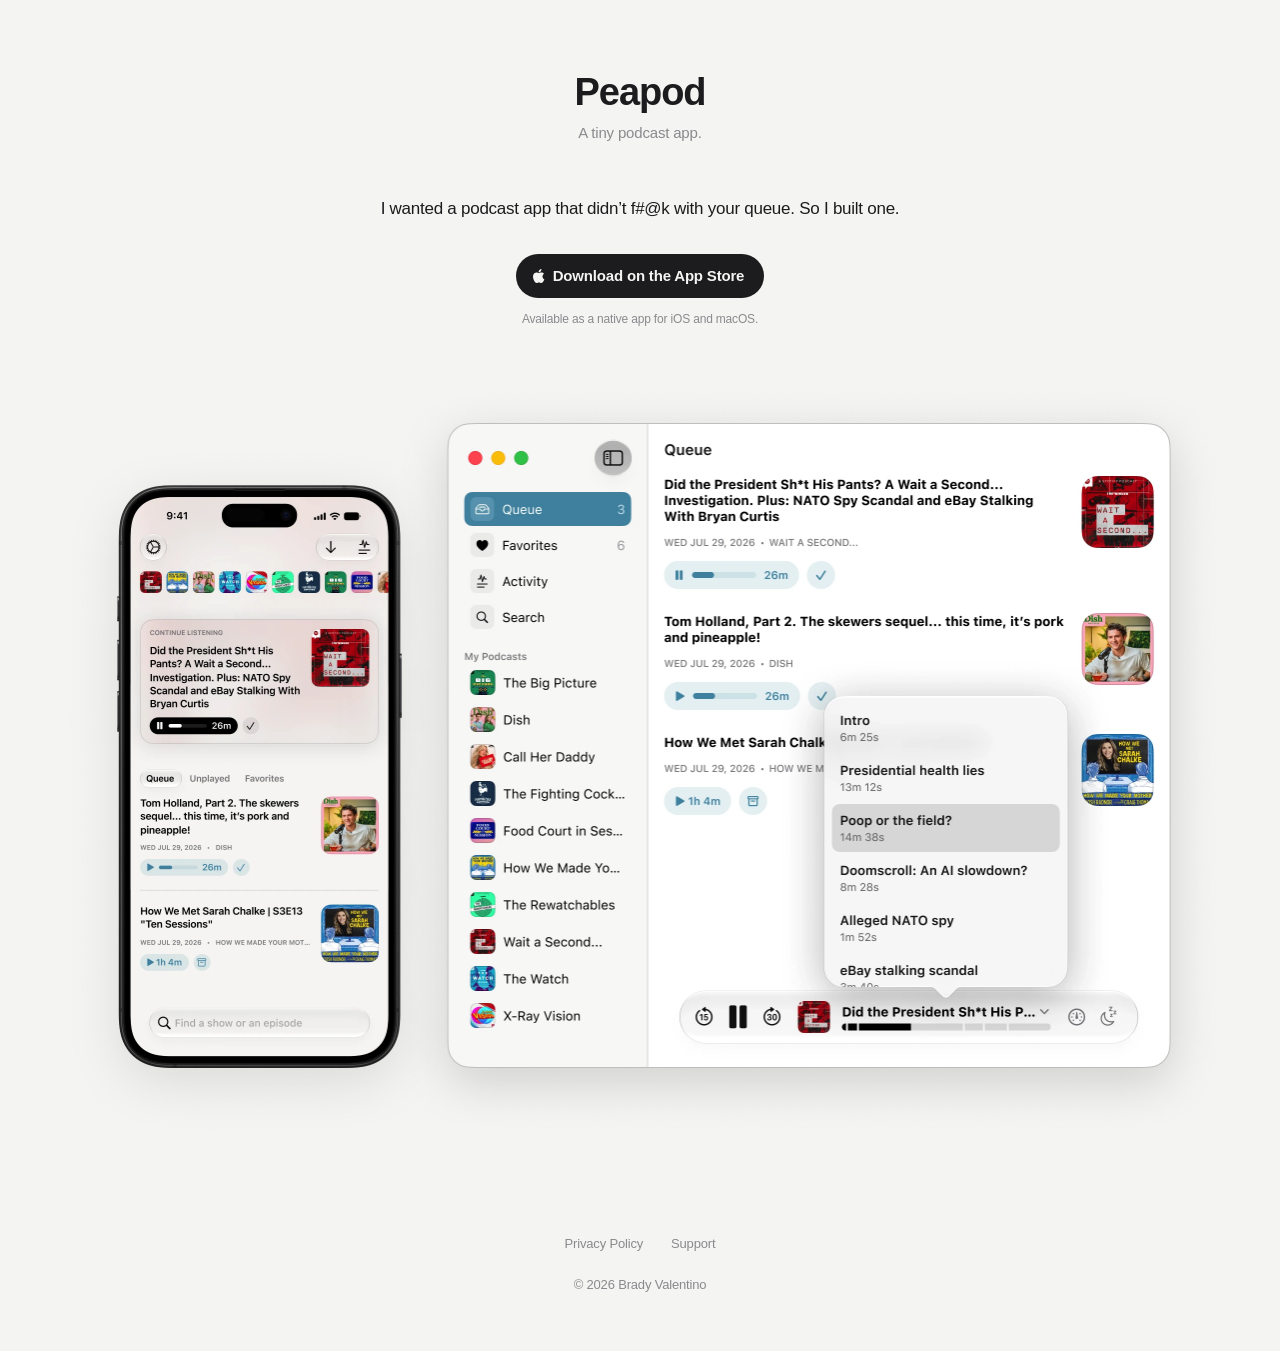
==== index.html @ 75c7edd7 "Compress screenshots" ====
<!doctype html>
<html lang="en">
<head>
<meta charset="utf-8">
<meta name="viewport" content="width=device-width, initial-scale=1">
<title>Peapod — a tiny podcast app</title>
<meta name="description" content="I wanted a podcast app that didn’t f#@k with your queue. So I built one. A native podcast app for iOS and macOS.">
<meta name="color-scheme" content="light dark">
<meta property="og:title" content="Peapod">
<meta property="og:description" content="A tiny podcast app.">
<meta property="og:image" content="og.png">
<link rel="icon" href="favicon.png" sizes="32x32">
<link rel="stylesheet" href="styles.css">
</head>
<body>

<main class="page">

  <h1>Peapod</h1>
  <p class="sub">A tiny podcast app.</p>

  <p class="pitch">I wanted a podcast app that didn’t f#@k with your queue. So I built one.</p>

  <p class="cta">
    <a class="badge" href="https://apps.apple.com/ca/app/peapod/id6751155432">

      <svg width="12" height="14" viewBox="0 0 12 14" fill="currentColor" xmlns="http://www.w3.org/2000/svg">
      <path d="M9.51331 7.44519C9.52023 6.90858 9.66277 6.38244 9.92766 5.91572C10.1926 5.449 10.5712 5.05687 11.0284 4.7758C10.7379 4.36102 10.3548 4.01967 9.90939 3.77887C9.46396 3.53806 8.96852 3.40443 8.46242 3.38859C7.38284 3.27527 6.33622 4.03465 5.78604 4.03465C5.2253 4.03465 4.37824 3.39984 3.46609 3.41864C2.87611 3.43771 2.30114 3.60928 1.79719 3.91662C1.29324 4.22397 0.877488 4.65662 0.590452 5.17241C-0.652959 7.32513 0.274529 10.4889 1.46557 12.229C2.06144 13.0811 2.75789 14.0329 3.66918 13.9991C4.56093 13.9622 4.89404 13.4305 5.9704 13.4305C7.03687 13.4305 7.34933 13.9991 8.27911 13.9777C9.23603 13.9622 9.83894 13.1218 10.4139 12.2617C10.8421 11.6545 11.1715 10.9835 11.3901 10.2734C10.8342 10.0383 10.3598 9.64472 10.026 9.14178C9.69228 8.63884 9.51396 8.04879 9.51331 7.44519ZM7.75713 2.24422C8.27888 1.61788 8.53593 0.812812 8.47367 0C7.67657 0.0837374 6.94029 0.464716 6.41152 1.06703C6.15297 1.36126 5.95495 1.70357 5.82878 2.07438C5.7026 2.44519 5.65075 2.83723 5.67618 3.22809C6.07489 3.2322 6.46933 3.14579 6.82979 2.97535C7.19026 2.80492 7.50729 2.55497 7.75713 2.24422Z"/>
      </svg>

      Download on the App Store
    </a>
  </p>
  <p class="note">Available as a native app for iOS and macOS.</p>

  <figure class="device">
      <picture>
        <!-- User prefers light mode: -->
        <source srcset="screenshots/comp.webp" media="(prefers-color-scheme: light)"/>

        <!-- User prefers dark mode: -->
        <source srcset="screenshots/comp-dark.webp"  media="(prefers-color-scheme: dark)"/>

        <!-- User has no color preference: -->
        <img src="screenshots/comp.webp" alt="Peapod’s queue on iPhone"/>
      </picture>
  </figure>

</main>

<footer class="foot">
  <nav>
    <a href="privacy.html">Privacy Policy</a>
    <a href="mailto:support@peapod.fm">Support</a>
  </nav>
  <p>© 2026 Brady Valentino</p>
</footer>

</body>
</html>
---- styles.css ----
/* Peapod */

:root {
  --bg:     #f4f4f2;
  --fg:     #1c1c1e;
  --muted:  #8a8a8e;
  --tint:   #4B92AE;

  --font: -apple-system, BlinkMacSystemFont, "Segoe UI", Roboto,
          "Helvetica Neue", Helvetica, Arial, sans-serif;

  --gutter: 24px;
  --column: 620px;
}

@media (prefers-color-scheme: dark) {
  :root {
    --bg:     #111113;
    --fg:     #f2f2f0;
    --muted:  #8a8a8e;
    --tint:   #479ff0;
  }
}

* { box-sizing: border-box; }

html { -webkit-text-size-adjust: 100%; }

body {
  margin: 0;
  background: var(--bg);
  color: var(--fg);
  font-family: var(--font);
  font-size: 16px;
  line-height: 1.5;
  letter-spacing: -0.011em;
  -webkit-font-smoothing: antialiased;
}

a { color: var(--tint); }

/* ---- layout ---- */

.page {
  /*max-width: var(--column);*/
  margin: 0 auto;
  padding: 72px var(--gutter) 0;
  text-align: center;
}

h1 {
  margin: 0;
  font-size: 38px;
  font-weight: 700;
  line-height: 1.1;
  letter-spacing: -0.028em;
}

.sub {
  margin: 8px 0 0;
  color: var(--muted);
  font-size: 15px;
}

.pitch {
  margin: 52px 0 0;
  font-size: 17px;
  letter-spacing: -0.015em;
  text-wrap: balance;
}

/* ---- app store ---- */

.cta { margin: 32px 0 0; }

.badge {
  display: inline-flex;
  align-items: center;
  gap: 8px;
  padding: 11px 20px 11px 17px;
  border-radius: 999px;
  background: var(--fg);
  color: var(--bg);
  font-size: 15px;
  font-weight: 600;
  letter-spacing: -0.012em;
  text-decoration: none;
}

.glyph {
  width: 17px;
  height: 17px;
  margin-top: -2px;
}

.note {
  margin: 12px 0 0;
  color: var(--muted);
  font-size: 12px;
}

/* ---- device shot ---- */

.device {
  margin: 56px 0 0;
}

.device img {
  display: block;
  width: 100%;
  max-width: 1170px;
  height: auto;
  margin: 0 auto;
  /*transform: rotate(-2deg);*/
}

/* ---- privacy page ---- */

.back {
  position: absolute;
  top: 28px;
  left: 28px;
  color: var(--muted);
  font-size: 14px;
  text-decoration: none;
}

.doc {
  text-align: left;
  padding-top: 88px;
}

.doc h1,
.doc .sub {
  text-align: center;
}

.doc section {
  margin-top: 34px;
}

.doc h2 {
  margin: 0 0 6px;
  font-size: 17px;
  font-weight: 600;
  letter-spacing: -0.018em;
}

.doc p {
  margin: 0;
  font-size: 14px;
  line-height: 1.55;
}

/* ---- footer ---- */

.foot {
  max-width: var(--column);
  margin: 0 auto;
  padding: 88px var(--gutter) 56px;
  color: var(--muted);
  font-size: 13px;
  text-align: center;
}

.foot nav {
  display: flex;
  justify-content: center;
  gap: 28px;
}

.foot nav a {
  color: var(--muted);
  text-decoration: none;
}

.foot p {
  margin: 22px 0 0;
}

/* ---- small screens ---- */

@media (max-width: 520px) {
  .page { padding-top: 56px; }
  h1 { font-size: 34px; }
  .pitch { margin-top: 44px; }
  .device { margin-top: 44px; }
  .back { top: 20px; left: 20px; }
  .doc { padding-top: 68px; }
  .foot { padding-top: 64px; }
}
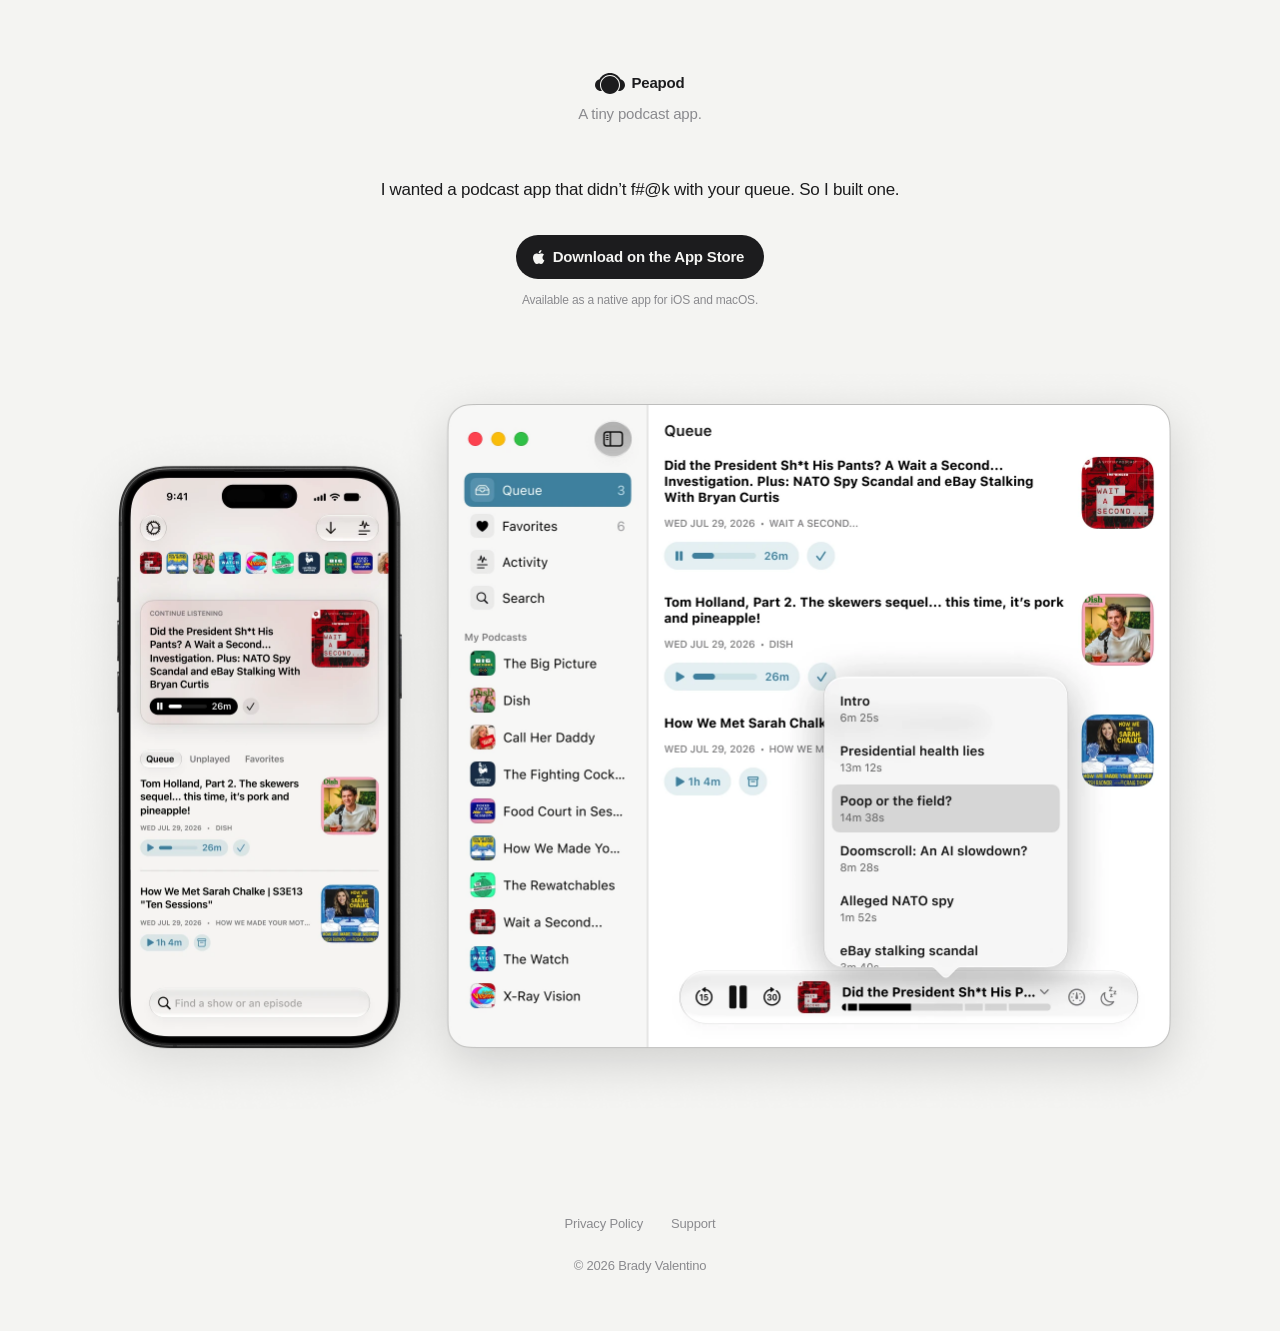
==== commit ed25507e: "add mini logo to pages" ====
--- a/index.html
+++ b/index.html
@@ -15,8 +15,7 @@
 <body>
 
 <main class="page">
-
-  <h1>Peapod</h1>
+  <a href="/" class="title"><span class="title"><svg class="mark" width="30" height="21" viewBox="0 0 30 21" fill="none" xmlns="http://www.w3.org/2000/svg" aria-hidden="true"><path d="M15 3C19.9706 3 24 7.02944 24 12C24 16.9706 19.9706 21 15 21C10.0294 21 6 16.9706 6 12C6 7.02944 10.0294 3 15 3ZM15 0C19.5189 0 23.4535 2.49814 25.5 6.18848C25.4884 6.18549 25.4765 6.18359 25.4648 6.18066C28.0704 6.83447 30 9.19164 30 12C30 15.3137 27.3137 18 24 18C23.6783 18 23.3627 17.9736 23.0547 17.9248C24.2766 16.2664 25 14.218 25 12C25 9.78172 24.2769 7.73275 23.0547 6.07422L23.0527 6.0752C21.2321 3.60457 18.3045 2 15 2C11.6953 2 8.76688 3.6043 6.94629 6.0752C6.94529 6.07504 6.94436 6.07438 6.94336 6.07422C5.72156 7.73258 5 9.78214 5 12C5 14.2178 5.72261 16.2665 6.94434 17.9248C6.63664 17.9735 6.32137 18 6 18C2.68629 18 0 15.3137 0 12C0 9.20419 1.91209 6.85449 4.5 6.18848C6.54649 2.49814 10.4811 0 15 0ZM4.94824 6.09375C4.90811 6.10083 4.86798 6.10736 4.82812 6.11523C4.86797 6.10734 4.90812 6.10085 4.94824 6.09375ZM25.1709 6.11523C25.131 6.10736 25.0909 6.10082 25.0508 6.09375C25.0909 6.10084 25.1311 6.10735 25.1709 6.11523ZM5.31738 6.03906C5.2644 6.04503 5.21173 6.05223 5.15918 6.05957C5.21173 6.0522 5.26441 6.04506 5.31738 6.03906ZM24.8398 6.05957C24.7873 6.05224 24.7346 6.04503 24.6816 6.03906C24.7346 6.04505 24.7873 6.05221 24.8398 6.05957ZM5.65723 6.00977C5.60591 6.01264 5.55487 6.01734 5.50391 6.02148C5.55487 6.01731 5.60591 6.01266 5.65723 6.00977ZM24.4951 6.02148C24.4442 6.01734 24.3931 6.01263 24.3418 6.00977C24.3931 6.01265 24.4442 6.01732 24.4951 6.02148Z" fill="currentColor"></path></svg>Peapod</span></a>
   <p class="sub">A tiny podcast app.</p>
 
   <p class="pitch">I wanted a podcast app that didn’t f#@k with your queue. So I built one.</p>
--- a/styles.css
+++ b/styles.css
@@ -48,12 +48,31 @@
   text-align: center;
 }
 
+span.title {
+    display: flex;
+    align-items: center;
+    justify-content: center;
+    gap: 6px;
+    font-size: 15px;
+    font-weight: 600;
+}
+
+a.title {
+    color: var(--fg);
+    text-decoration: none;
+}
+
+a.title:hover {
+    opacity: 0.5;
+    transition: 0.5s all;
+}
+
 h1 {
-  margin: 0;
-  font-size: 38px;
-  font-weight: 700;
-  line-height: 1.1;
-  letter-spacing: -0.028em;
+    margin: 0;
+    font-size: 38px;
+    font-weight: 700;
+    line-height: 1.1;
+    letter-spacing: -0.028em;
 }
 
 .sub {
@@ -126,6 +145,7 @@
 }
 
 .doc {
+  max-width: var(--column);
   text-align: left;
   padding-top: 88px;
 }
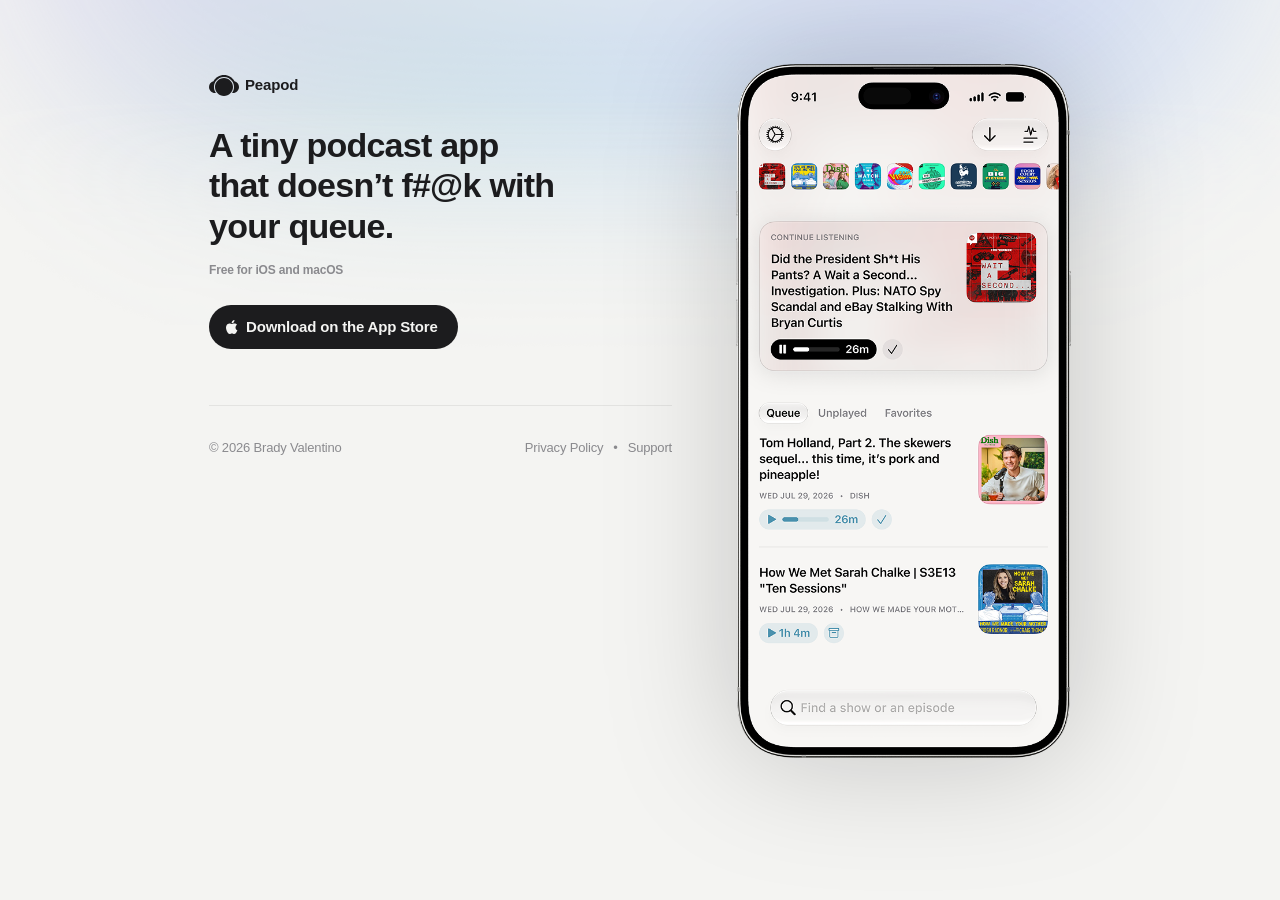
==== commit a6885eb9: "update page" ====
--- a/index.html
+++ b/index.html
@@ -8,52 +8,53 @@
 <meta name="color-scheme" content="light dark">
 <meta property="og:title" content="Peapod">
 <meta property="og:description" content="A tiny podcast app.">
-<meta property="og:image" content="og.png">
+<meta property="og:image" content="https://peapod.fm/og.png">
 <link rel="icon" href="favicon.png" sizes="32x32">
 <link rel="stylesheet" href="styles.css">
 </head>
 <body>
 
-<main class="page">
-  <a href="/" class="title"><span class="title"><svg class="mark" width="30" height="21" viewBox="0 0 30 21" fill="none" xmlns="http://www.w3.org/2000/svg" aria-hidden="true"><path d="M15 3C19.9706 3 24 7.02944 24 12C24 16.9706 19.9706 21 15 21C10.0294 21 6 16.9706 6 12C6 7.02944 10.0294 3 15 3ZM15 0C19.5189 0 23.4535 2.49814 25.5 6.18848C25.4884 6.18549 25.4765 6.18359 25.4648 6.18066C28.0704 6.83447 30 9.19164 30 12C30 15.3137 27.3137 18 24 18C23.6783 18 23.3627 17.9736 23.0547 17.9248C24.2766 16.2664 25 14.218 25 12C25 9.78172 24.2769 7.73275 23.0547 6.07422L23.0527 6.0752C21.2321 3.60457 18.3045 2 15 2C11.6953 2 8.76688 3.6043 6.94629 6.0752C6.94529 6.07504 6.94436 6.07438 6.94336 6.07422C5.72156 7.73258 5 9.78214 5 12C5 14.2178 5.72261 16.2665 6.94434 17.9248C6.63664 17.9735 6.32137 18 6 18C2.68629 18 0 15.3137 0 12C0 9.20419 1.91209 6.85449 4.5 6.18848C6.54649 2.49814 10.4811 0 15 0ZM4.94824 6.09375C4.90811 6.10083 4.86798 6.10736 4.82812 6.11523C4.86797 6.10734 4.90812 6.10085 4.94824 6.09375ZM25.1709 6.11523C25.131 6.10736 25.0909 6.10082 25.0508 6.09375C25.0909 6.10084 25.1311 6.10735 25.1709 6.11523ZM5.31738 6.03906C5.2644 6.04503 5.21173 6.05223 5.15918 6.05957C5.21173 6.0522 5.26441 6.04506 5.31738 6.03906ZM24.8398 6.05957C24.7873 6.05224 24.7346 6.04503 24.6816 6.03906C24.7346 6.04505 24.7873 6.05221 24.8398 6.05957ZM5.65723 6.00977C5.60591 6.01264 5.55487 6.01734 5.50391 6.02148C5.55487 6.01731 5.60591 6.01266 5.65723 6.00977ZM24.4951 6.02148C24.4442 6.01734 24.3931 6.01263 24.3418 6.00977C24.3931 6.01265 24.4442 6.01732 24.4951 6.02148Z" fill="currentColor"></path></svg>Peapod</span></a>
-  <p class="sub">A tiny podcast app.</p>
+<div class="splash" aria-hidden="true"><img src="splash.png" alt=""></div>
 
-  <p class="pitch">I wanted a podcast app that didn’t f#@k with your queue. So I built one.</p>
+<main class="home">
+  <div class="copy">
+    <a href="/" class="title"><span class="title"><svg class="mark" width="30" height="21" viewBox="0 0 30 21" fill="none" xmlns="http://www.w3.org/2000/svg" aria-hidden="true"><path d="M15 3C19.9706 3 24 7.02944 24 12C24 16.9706 19.9706 21 15 21C10.0294 21 6 16.9706 6 12C6 7.02944 10.0294 3 15 3ZM15 0C19.5189 0 23.4535 2.49814 25.5 6.18848C25.4884 6.18549 25.4765 6.18359 25.4648 6.18066C28.0704 6.83447 30 9.19164 30 12C30 15.3137 27.3137 18 24 18C23.6783 18 23.3627 17.9736 23.0547 17.9248C24.2766 16.2664 25 14.218 25 12C25 9.78172 24.2769 7.73275 23.0547 6.07422L23.0527 6.0752C21.2321 3.60457 18.3045 2 15 2C11.6953 2 8.76688 3.6043 6.94629 6.0752C6.94529 6.07504 6.94436 6.07438 6.94336 6.07422C5.72156 7.73258 5 9.78214 5 12C5 14.2178 5.72261 16.2665 6.94434 17.9248C6.63664 17.9735 6.32137 18 6 18C2.68629 18 0 15.3137 0 12C0 9.20419 1.91209 6.85449 4.5 6.18848C6.54649 2.49814 10.4811 0 15 0ZM4.94824 6.09375C4.90811 6.10083 4.86798 6.10736 4.82812 6.11523C4.86797 6.10734 4.90812 6.10085 4.94824 6.09375ZM25.1709 6.11523C25.131 6.10736 25.0909 6.10082 25.0508 6.09375C25.0909 6.10084 25.1311 6.10735 25.1709 6.11523ZM5.31738 6.03906C5.2644 6.04503 5.21173 6.05223 5.15918 6.05957C5.21173 6.0522 5.26441 6.04506 5.31738 6.03906ZM24.8398 6.05957C24.7873 6.05224 24.7346 6.04503 24.6816 6.03906C24.7346 6.04505 24.7873 6.05221 24.8398 6.05957ZM5.65723 6.00977C5.60591 6.01264 5.55487 6.01734 5.50391 6.02148C5.55487 6.01731 5.60591 6.01266 5.65723 6.00977ZM24.4951 6.02148C24.4442 6.01734 24.3931 6.01263 24.3418 6.00977C24.3931 6.01265 24.4442 6.01732 24.4951 6.02148Z" fill="currentColor"></path></svg>Peapod</span></a>
 
-  <p class="cta">
-    <a class="badge" href="https://apps.apple.com/ca/app/peapod/id6751155432">
+    <p class="pitch">A tiny podcast app that doesn’t f#@k with your queue.</p>
+    <p class="note">Free for iOS and macOS</p>
 
-      <svg width="12" height="14" viewBox="0 0 12 14" fill="currentColor" xmlns="http://www.w3.org/2000/svg">
-      <path d="M9.51331 7.44519C9.52023 6.90858 9.66277 6.38244 9.92766 5.91572C10.1926 5.449 10.5712 5.05687 11.0284 4.7758C10.7379 4.36102 10.3548 4.01967 9.90939 3.77887C9.46396 3.53806 8.96852 3.40443 8.46242 3.38859C7.38284 3.27527 6.33622 4.03465 5.78604 4.03465C5.2253 4.03465 4.37824 3.39984 3.46609 3.41864C2.87611 3.43771 2.30114 3.60928 1.79719 3.91662C1.29324 4.22397 0.877488 4.65662 0.590452 5.17241C-0.652959 7.32513 0.274529 10.4889 1.46557 12.229C2.06144 13.0811 2.75789 14.0329 3.66918 13.9991C4.56093 13.9622 4.89404 13.4305 5.9704 13.4305C7.03687 13.4305 7.34933 13.9991 8.27911 13.9777C9.23603 13.9622 9.83894 13.1218 10.4139 12.2617C10.8421 11.6545 11.1715 10.9835 11.3901 10.2734C10.8342 10.0383 10.3598 9.64472 10.026 9.14178C9.69228 8.63884 9.51396 8.04879 9.51331 7.44519ZM7.75713 2.24422C8.27888 1.61788 8.53593 0.812812 8.47367 0C7.67657 0.0837374 6.94029 0.464716 6.41152 1.06703C6.15297 1.36126 5.95495 1.70357 5.82878 2.07438C5.7026 2.44519 5.65075 2.83723 5.67618 3.22809C6.07489 3.2322 6.46933 3.14579 6.82979 2.97535C7.19026 2.80492 7.50729 2.55497 7.75713 2.24422Z"/>
-      </svg>
-
-      Download on the App Store
-    </a>
-  </p>
-  <p class="note">Available as a native app for iOS and macOS.</p>
+    <p class="cta">
+      <a class="badge" href="https://apps.apple.com/ca/app/peapod/id6751155432">
+        <svg width="12" height="14" viewBox="0 0 12 14" fill="currentColor" xmlns="http://www.w3.org/2000/svg">
+          <path d="M9.51331 7.44519C9.52023 6.90858 9.66277 6.38244 9.92766 5.91572C10.1926 5.449 10.5712 5.05687 11.0284 4.7758C10.7379 4.36102 10.3548 4.01967 9.90939 3.77887C9.46396 3.53806 8.96852 3.40443 8.46242 3.38859C7.38284 3.27527 6.33622 4.03465 5.78604 4.03465C5.2253 4.03465 4.37824 3.39984 3.46609 3.41864C2.87611 3.43771 2.30114 3.60928 1.79719 3.91662C1.29324 4.22397 0.877488 4.65662 0.590452 5.17241C-0.652959 7.32513 0.274529 10.4889 1.46557 12.229C2.06144 13.0811 2.75789 14.0329 3.66918 13.9991C4.56093 13.9622 4.89404 13.4305 5.9704 13.4305C7.03687 13.4305 7.34933 13.9991 8.27911 13.9777C9.23603 13.9622 9.83894 13.1218 10.4139 12.2617C10.8421 11.6545 11.1715 10.9835 11.3901 10.2734C10.8342 10.0383 10.3598 9.64472 10.026 9.14178C9.69228 8.63884 9.51396 8.04879 9.51331 7.44519ZM7.75713 2.24422C8.27888 1.61788 8.53593 0.812812 8.47367 0C7.67657 0.0837374 6.94029 0.464716 6.41152 1.06703C6.15297 1.36126 5.95495 1.70357 5.82878 2.07438C5.7026 2.44519 5.65075 2.83723 5.67618 3.22809C6.07489 3.2322 6.46933 3.14579 6.82979 2.97535C7.19026 2.80492 7.50729 2.55497 7.75713 2.24422Z"/>
+        </svg>
+        Download on the App Store
+      </a>
+    </p>
+  </div>
 
   <figure class="device">
-      <picture>
-        <!-- User prefers light mode: -->
-        <source srcset="screenshots/comp.webp" media="(prefers-color-scheme: light)"/>
-
-        <!-- User prefers dark mode: -->
-        <source srcset="screenshots/comp-dark.webp"  media="(prefers-color-scheme: dark)"/>
-
-        <!-- User has no color preference: -->
-        <img src="screenshots/comp.webp" alt="Peapod’s queue on iPhone"/>
-      </picture>
+    <picture>
+      <source media="(prefers-color-scheme: dark)"
+              srcset="iphone-dark.png 580w, iphone-dark@2x.png 1161w, iphone-dark@3x.png 1742w"
+              sizes="(max-width: 860px) 250px, 335px">
+      <img src="iphone-light.png"
+           srcset="iphone-light.png 580w, iphone-light@2x.png 1161w, iphone-light@3x.png 1742w"
+           sizes="(max-width: 860px) 250px, 335px"
+           width="580" height="1202"
+           alt="Peapod’s queue on iPhone">
+    </picture>
   </figure>
 
+  <footer class="home-foot">
+    <p>© 2026 Brady Valentino</p>
+    <nav>
+      <a href="privacy.html">Privacy Policy</a>
+      <span aria-hidden="true">•</span>
+      <a href="mailto:support@peapod.fm">Support</a>
+    </nav>
+  </footer>
 </main>
-
-<footer class="foot">
-  <nav>
-    <a href="privacy.html">Privacy Policy</a>
-    <a href="mailto:support@peapod.fm">Support</a>
-  </nav>
-  <p>© 2026 Brady Valentino</p>
-</footer>
 
 </body>
 </html>
--- a/styles.css
+++ b/styles.css
@@ -82,8 +82,9 @@
 }
 
 .pitch {
-  margin: 52px 0 0;
-  font-size: 17px;
+  margin: 32px 0 0;
+  font-size: 34px;
+  font-weight: 600;
   letter-spacing: -0.015em;
   text-wrap: balance;
 }
@@ -116,6 +117,7 @@
   margin: 12px 0 0;
   color: var(--muted);
   font-size: 12px;
+  font-weight: 600;
 }
 
 /* ---- device shot ---- */
@@ -131,6 +133,127 @@
   height: auto;
   margin: 0 auto;
   /*transform: rotate(-2deg);*/
+}
+
+/* ---- home ---- */
+
+.splash {
+  position: absolute;
+  top: 0;
+  left: 0;
+  right: 0;
+  height: 400px;
+  overflow: hidden;
+  z-index: -1;
+  pointer-events: none;
+  -webkit-mask-image: linear-gradient(#000 25%, transparent);
+          mask-image: linear-gradient(#000 25%, transparent);
+}
+
+.splash img {
+  position: absolute;
+  left: 50%;
+  bottom: 0;
+  width: max(1680px, 100%);
+  max-width: none;
+  transform: translateX(-50%);
+}
+
+.home {
+  display: grid;
+  grid-template-columns: minmax(0, 580px) auto;
+  grid-template-rows: auto 1fr;
+  grid-template-areas:
+    "copy device"
+    "foot device";
+  justify-content: space-between;
+  column-gap: 64px;
+  max-width: 990px;
+  margin: 0 auto;
+  padding: 64px;
+}
+
+.home .copy { grid-area: copy; padding-top: 10px; }
+
+.home span.title { justify-content: flex-start; }
+
+.home .pitch {
+  margin: 28px 0 0;
+  font-size: 34px;
+  line-height: 1.2;
+  letter-spacing: -0.022em;
+  text-wrap: pretty;
+}
+
+.home .note { margin: 14px 0 0; }
+
+.home .cta { margin: 26px 0 0; }
+
+.home .device {
+  grid-area: device;
+  margin: 0;
+}
+
+.home .device img {
+  display: block;
+  width: 335px;
+  height: auto;
+  filter: drop-shadow(0 0 64px rgba(0,0,0,0.2));
+}
+
+.home-foot {
+  grid-area: foot;
+  align-self: start;
+  display: flex;
+  justify-content: space-between;
+  align-items: center;
+  gap: 16px;
+  margin-top: 56px;
+  padding-top: 32px;
+  border-top: 1px solid color-mix(in srgb, var(--fg) 8%, transparent);
+  color: var(--muted);
+  font-size: 13px;
+}
+
+.home-foot p { margin: 0; }
+
+.home-foot nav {
+  display: flex;
+  align-items: center;
+  gap: 10px;
+}
+
+.home-foot a {
+  color: var(--muted);
+  text-decoration: none;
+}
+
+.home-foot a:hover { color: var(--fg); }
+
+@media (max-width: 860px) {
+  .home {
+    grid-template-columns: minmax(0, 1fr);
+    grid-template-rows: none;
+    grid-template-areas: "copy" "device" "foot";
+    max-width: 480px;
+    padding: 64px var(--gutter) 56px;
+    text-align: center;
+  }
+
+  .home .copy { padding-top: 0; }
+  .home span.title { justify-content: center; }
+  .home .pitch { font-size: 28px; text-wrap: balance; }
+
+  .home .device { margin-top: 48px; }
+  .home .device img { width: 250px; margin: 0 auto; }
+
+  .home-foot {
+    flex-direction: column;
+    gap: 18px;
+    margin-top: 88px;
+    padding-top: 0;
+    border-top: 0;
+  }
 }
 
 /* ---- privacy page ---- */
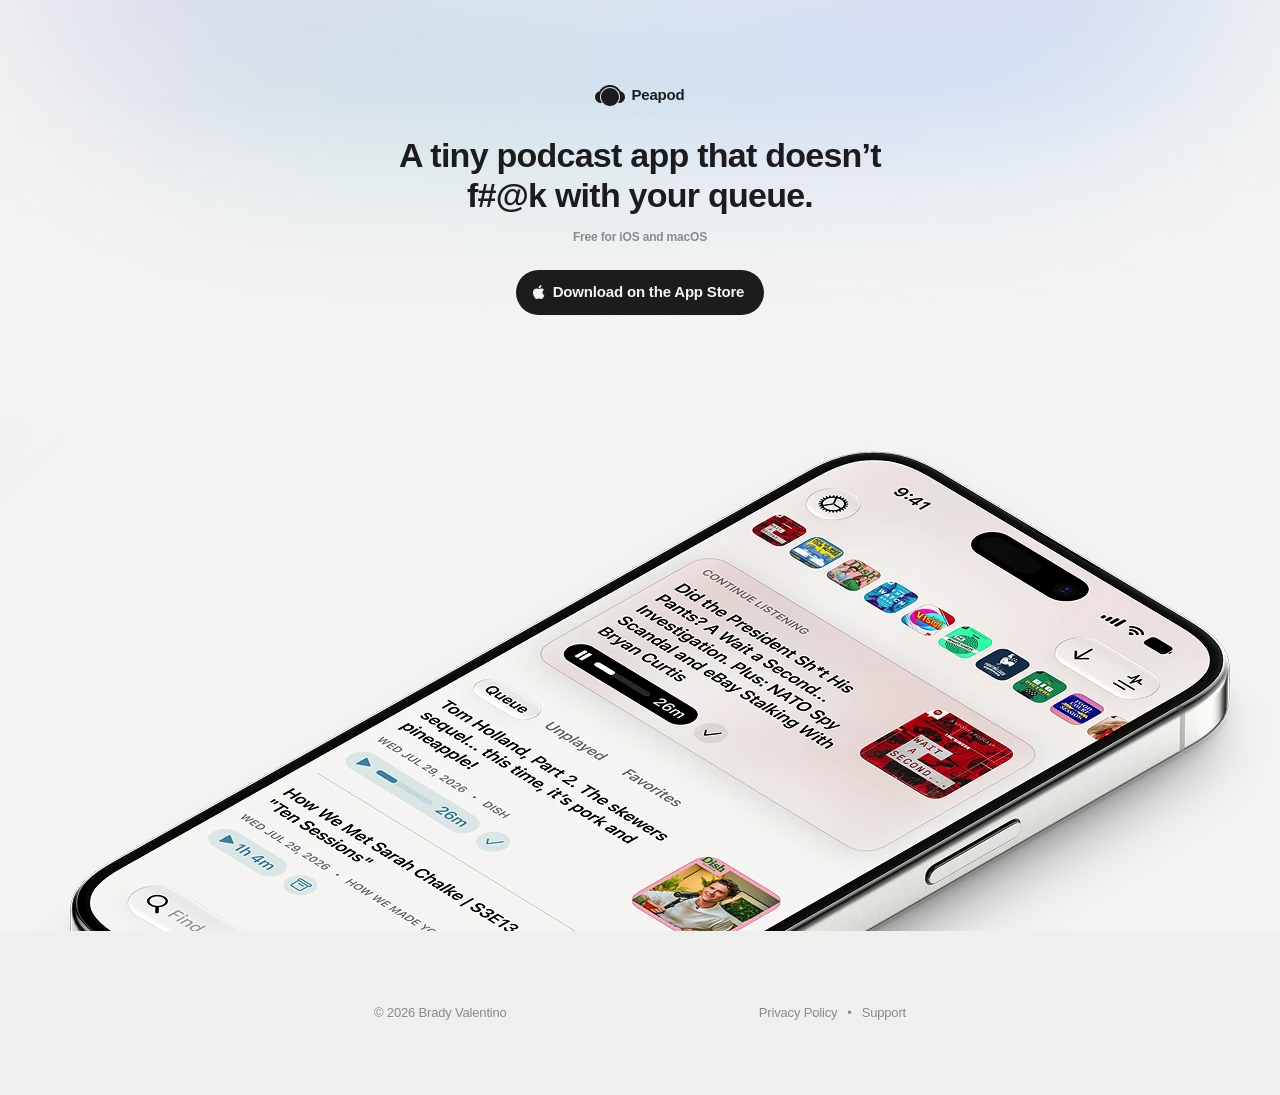
==== commit a2c41af6: "better page layout" ====
--- a/index.html
+++ b/index.html
@@ -34,27 +34,31 @@
   </div>
 
   <figure class="device">
-    <picture>
-      <source media="(prefers-color-scheme: dark)"
-              srcset="iphone-dark.png 580w, iphone-dark@2x.png 1161w, iphone-dark@3x.png 1742w"
-              sizes="(max-width: 860px) 250px, 335px">
-      <img src="iphone-light.png"
-           srcset="iphone-light.png 580w, iphone-light@2x.png 1161w, iphone-light@3x.png 1742w"
-           sizes="(max-width: 860px) 250px, 335px"
-           width="580" height="1202"
-           alt="Peapod’s queue on iPhone">
-    </picture>
+    <div class="device-clip">
+      <picture>
+        <source media="(prefers-color-scheme: dark)"
+                srcset="flat-black.webp 1280w, flat-black@2x.webp 2560w, flat-black@3x.webp 3840w"
+                sizes="clamp(512px, 100vw, 1280px)">
+        <img src="flat-white.webp"
+             srcset="flat-white.webp 1280w, flat-white@2x.webp 2560w, flat-white@3x.webp 3840w"
+             sizes="clamp(512px, 100vw, 1280px)"
+             width="1280" height="906"
+             alt="Peapod’s queue on iPhone">
+      </picture>
+    </div>
   </figure>
+</main>
 
-  <footer class="home-foot">
+<footer class="home-foot">
+  <div class="home-foot-inner">
     <p>© 2026 Brady Valentino</p>
     <nav>
       <a href="privacy.html">Privacy Policy</a>
       <span aria-hidden="true">•</span>
       <a href="mailto:support@peapod.fm">Support</a>
     </nav>
-  </footer>
-</main>
+  </div>
+</footer>
 
 </body>
 </html>
--- a/styles.css
+++ b/styles.css
@@ -5,6 +5,7 @@
   --fg:     #1c1c1e;
   --muted:  #8a8a8e;
   --tint:   #4B92AE;
+  --bg-foot: #efefed;
 
   --font: -apple-system, BlinkMacSystemFont, "Segoe UI", Roboto,
           "Helvetica Neue", Helvetica, Arial, sans-serif;
@@ -19,6 +20,7 @@
     --fg:     #f2f2f0;
     --muted:  #8a8a8e;
     --tint:   #479ff0;
+    --bg-foot: #0a0a0b;
   }
 }
 
@@ -105,6 +107,15 @@
   font-weight: 600;
   letter-spacing: -0.012em;
   text-decoration: none;
+  transition: background-color 0.2s, color 0.2s, box-shadow 0.2s;
+}
+
+/* Inverted; the inset stroke keeps the pill's edge visible on the page. */
+.badge:hover,
+.badge:focus-visible {
+  background: var(--bg);
+  color: var(--fg);
+  box-shadow: inset 0 0 0 1px var(--fg);
 }
 
 .glyph {
@@ -160,59 +171,70 @@
 }
 
 .home {
-  display: grid;
-  grid-template-columns: minmax(0, 580px) auto;
-  grid-template-rows: auto 1fr;
-  grid-template-areas:
-    "copy device"
-    "foot device";
-  justify-content: space-between;
-  column-gap: 64px;
-  max-width: 990px;
-  margin: 0 auto;
-  padding: 64px;
-}
-
-.home .copy { grid-area: copy; padding-top: 10px; }
-
-.home span.title { justify-content: flex-start; }
+  padding: 84px 0 0;
+  text-align: center;
+}
+
+.home .copy { padding: 0 var(--gutter); }
 
 .home .pitch {
-  margin: 28px 0 0;
+  max-width: 500px;
+  margin: 28px auto 0;
   font-size: 34px;
   line-height: 1.2;
   letter-spacing: -0.022em;
   text-wrap: pretty;
 }
 
-.home .note { margin: 14px 0 0; }
-
-.home .cta { margin: 26px 0 0; }
-
+.home .note { margin: 12px 0 0; }
+
+.home .cta { margin: 24px 0 0; }
+
+/* The render is clipped partway down the phone; the clip scales with the
+   image so the crop stays the same at every width. */
 .home .device {
-  grid-area: device;
-  margin: 0;
+  margin: clamp(40px, 6vw, 80px) 0 0;
+  overflow: hidden;
+}
+
+.device-clip {
+  position: relative;
+  left: 50%;
+  width: clamp(512px, 100%, 1280px);
+  aspect-ratio: 1280 / 540;
+  overflow: hidden;
+  transform: translateX(-50%);
 }
 
 .home .device img {
   display: block;
-  width: 335px;
+  width: 100%;
+  max-width: none;
   height: auto;
-  filter: drop-shadow(0 0 64px rgba(0,0,0,0.2));
+}
+
+/* Let the footer band fill any leftover viewport height. */
+body:has(.home) {
+  display: flex;
+  flex-direction: column;
+  min-height: 100vh;
 }
 
 .home-foot {
-  grid-area: foot;
-  align-self: start;
+  flex-grow: 1;
+  background: var(--bg-foot);
+  color: var(--muted);
+  font-size: 13px;
+}
+
+.home-foot-inner {
   display: flex;
   justify-content: space-between;
   align-items: center;
   gap: 16px;
-  margin-top: 56px;
-  padding-top: 32px;
-  border-top: 1px solid color-mix(in srgb, var(--fg) 8%, transparent);
-  color: var(--muted);
-  font-size: 13px;
+  max-width: 580px;
+  margin: 0 auto;
+  padding: 72px var(--gutter);
 }
 
 .home-foot p { margin: 0; }
@@ -230,29 +252,14 @@
 
 .home-foot a:hover { color: var(--fg); }
 
-@media (max-width: 860px) {
-  .home {
-    grid-template-columns: minmax(0, 1fr);
-    grid-template-rows: none;
-    grid-template-areas: "copy" "device" "foot";
-    max-width: 480px;
-    padding: 64px var(--gutter) 56px;
-    text-align: center;
-  }
-
-  .home .copy { padding-top: 0; }
-  .home span.title { justify-content: center; }
+@media (max-width: 600px) {
+  .home { padding-top: 64px; }
   .home .pitch { font-size: 28px; text-wrap: balance; }
 
-  .home .device { margin-top: 48px; }
-  .home .device img { width: 250px; margin: 0 auto; }
-
-  .home-foot {
+  .home-foot-inner {
     flex-direction: column;
     gap: 18px;
-    margin-top: 88px;
-    padding-top: 0;
-    border-top: 0;
+    padding: 40px var(--gutter) 48px;
   }
 }
 
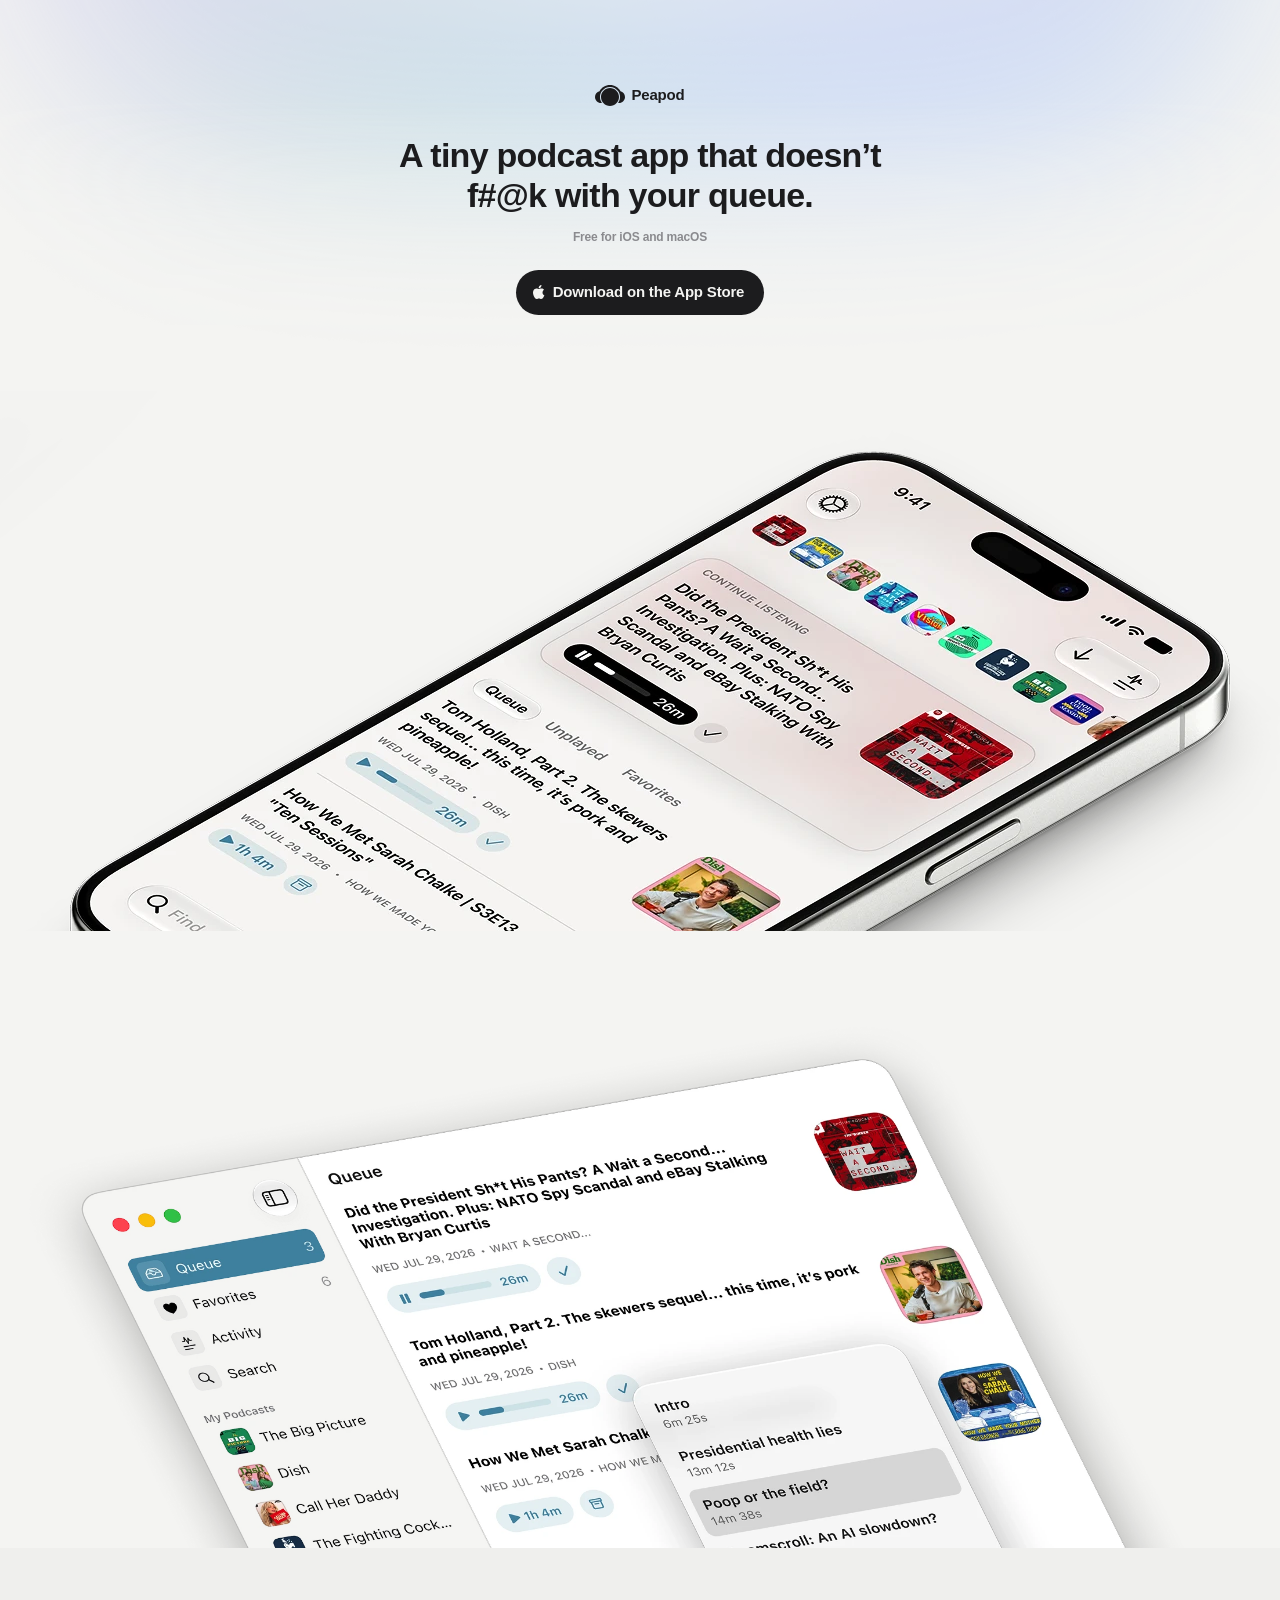
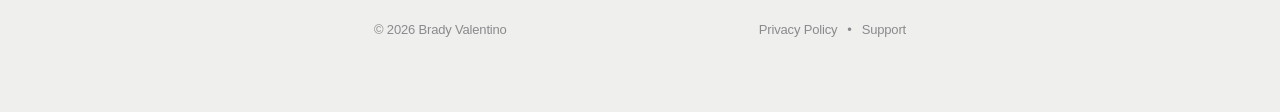
==== commit 5801f75b: "add macos screenshot to site" ====
--- a/index.html
+++ b/index.html
@@ -47,6 +47,21 @@
       </picture>
     </div>
   </figure>
+
+  <figure class="device">
+    <div class="device-clip">
+      <picture>
+        <source media="(prefers-color-scheme: dark)"
+                srcset="macos-dark.webp 1280w, macos-dark@2x.webp 2560w, macos-dark@3x.webp 3840w"
+                sizes="clamp(512px, 100vw, 1280px)">
+        <img src="macos-light.webp"
+             srcset="macos-light.webp 1280w, macos-light@2x.webp 2560w, macos-light@3x.webp 3840w"
+             sizes="clamp(512px, 100vw, 1280px)"
+             width="1280" height="906"
+             alt="Peapod’s queue on macOS">
+      </picture>
+    </div>
+  </figure>
 </main>
 
 <footer class="home-foot">
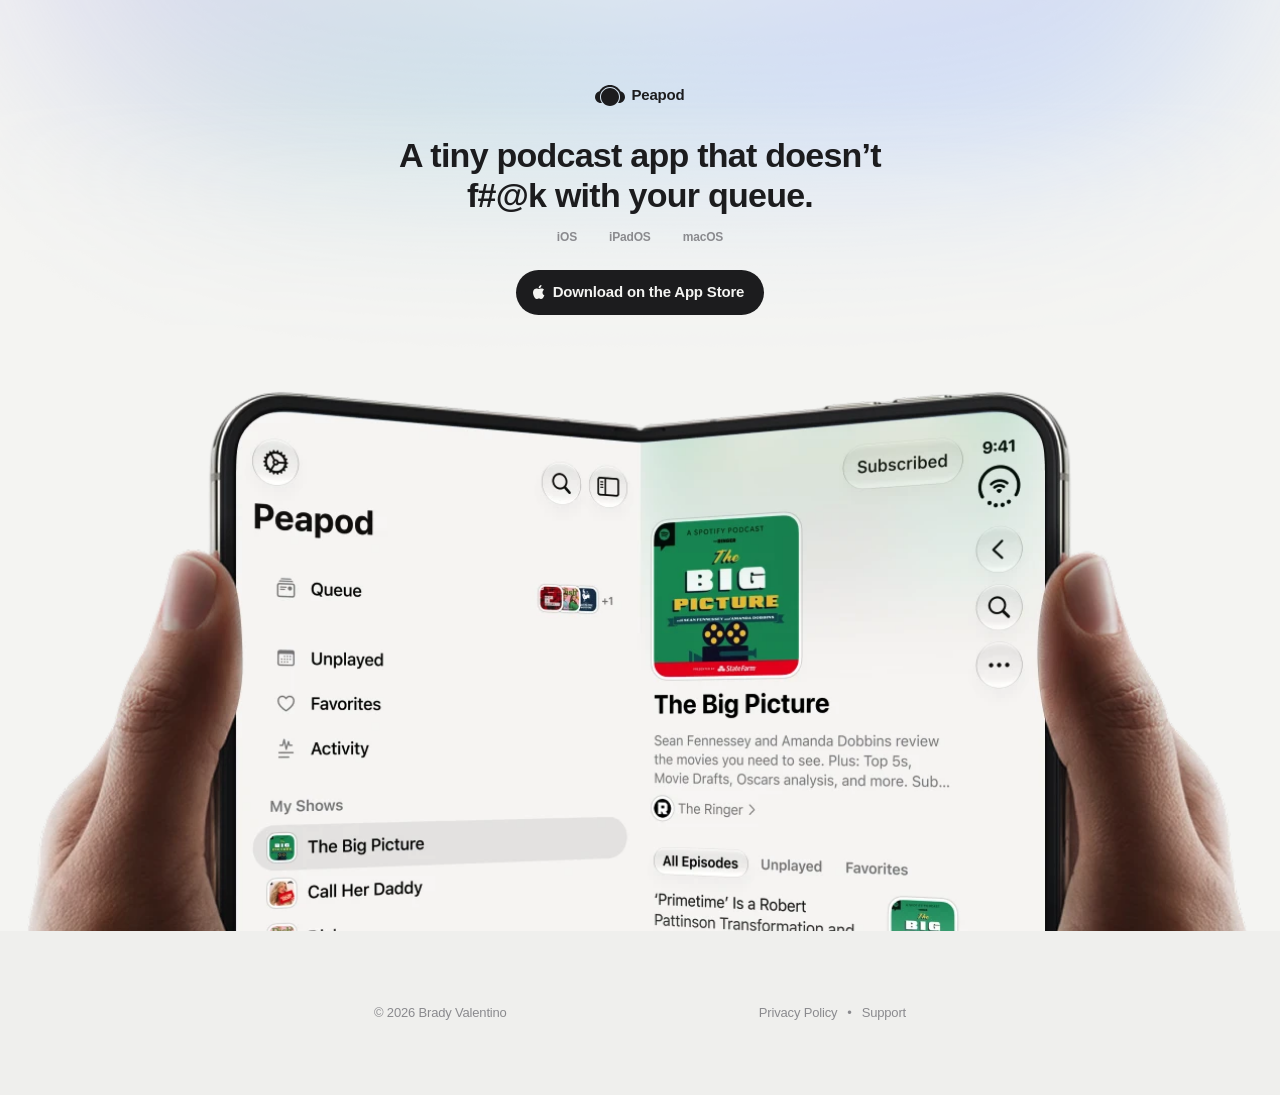
==== commit 36c5a0d7: "update marketing with duo assets" ====
--- a/index.html
+++ b/index.html
@@ -21,7 +21,7 @@
     <a href="/" class="title"><span class="title"><svg class="mark" width="30" height="21" viewBox="0 0 30 21" fill="none" xmlns="http://www.w3.org/2000/svg" aria-hidden="true"><path d="M15 3C19.9706 3 24 7.02944 24 12C24 16.9706 19.9706 21 15 21C10.0294 21 6 16.9706 6 12C6 7.02944 10.0294 3 15 3ZM15 0C19.5189 0 23.4535 2.49814 25.5 6.18848C25.4884 6.18549 25.4765 6.18359 25.4648 6.18066C28.0704 6.83447 30 9.19164 30 12C30 15.3137 27.3137 18 24 18C23.6783 18 23.3627 17.9736 23.0547 17.9248C24.2766 16.2664 25 14.218 25 12C25 9.78172 24.2769 7.73275 23.0547 6.07422L23.0527 6.0752C21.2321 3.60457 18.3045 2 15 2C11.6953 2 8.76688 3.6043 6.94629 6.0752C6.94529 6.07504 6.94436 6.07438 6.94336 6.07422C5.72156 7.73258 5 9.78214 5 12C5 14.2178 5.72261 16.2665 6.94434 17.9248C6.63664 17.9735 6.32137 18 6 18C2.68629 18 0 15.3137 0 12C0 9.20419 1.91209 6.85449 4.5 6.18848C6.54649 2.49814 10.4811 0 15 0ZM4.94824 6.09375C4.90811 6.10083 4.86798 6.10736 4.82812 6.11523C4.86797 6.10734 4.90812 6.10085 4.94824 6.09375ZM25.1709 6.11523C25.131 6.10736 25.0909 6.10082 25.0508 6.09375C25.0909 6.10084 25.1311 6.10735 25.1709 6.11523ZM5.31738 6.03906C5.2644 6.04503 5.21173 6.05223 5.15918 6.05957C5.21173 6.0522 5.26441 6.04506 5.31738 6.03906ZM24.8398 6.05957C24.7873 6.05224 24.7346 6.04503 24.6816 6.03906C24.7346 6.04505 24.7873 6.05221 24.8398 6.05957ZM5.65723 6.00977C5.60591 6.01264 5.55487 6.01734 5.50391 6.02148C5.55487 6.01731 5.60591 6.01266 5.65723 6.00977ZM24.4951 6.02148C24.4442 6.01734 24.3931 6.01263 24.3418 6.00977C24.3931 6.01265 24.4442 6.01732 24.4951 6.02148Z" fill="currentColor"></path></svg>Peapod</span></a>
 
     <p class="pitch">A tiny podcast app that doesn’t f#@k with your queue.</p>
-    <p class="note">Free for iOS and macOS</p>
+    <p class="note"><span>iOS</span> <span>iPadOS</span> <span>macOS</span></p>
 
     <p class="cta">
       <a class="badge" href="https://apps.apple.com/ca/app/peapod/id6751155432">
@@ -37,18 +37,18 @@
     <div class="device-clip">
       <picture>
         <source media="(prefers-color-scheme: dark)"
-                srcset="flat-black.webp 1280w, flat-black@2x.webp 2560w, flat-black@3x.webp 3840w"
-                sizes="clamp(512px, 100vw, 1280px)">
-        <img src="flat-white.webp"
-             srcset="flat-white.webp 1280w, flat-white@2x.webp 2560w, flat-white@3x.webp 3840w"
-             sizes="clamp(512px, 100vw, 1280px)"
-             width="1280" height="906"
-             alt="Peapod’s queue on iPhone">
+                srcset="duo.webp 635w, duo@2x.webp 1269w, duo@3x.webp 1905w"
+                sizes="clamp(512px, 100vw, 1269px)">
+        <img src="duo.webp"
+             srcset="duo.webp 635w, duo@2x.webp 1269w, duo@3x.webp 1905w"
+             sizes="clamp(512px, 100vw, 1269px)"
+             width="1269px" height="841"
+             alt="Peapod on iPhone Duo">
       </picture>
     </div>
   </figure>
 
-  <figure class="device">
+  <!--<figure class="device">
     <div class="device-clip">
       <picture>
         <source media="(prefers-color-scheme: dark)"
@@ -61,7 +61,7 @@
              alt="Peapod’s queue on macOS">
       </picture>
     </div>
-  </figure>
+  </figure>-->
 </main>
 
 <footer class="home-foot">
--- a/styles.css
+++ b/styles.css
@@ -129,6 +129,9 @@
   color: var(--muted);
   font-size: 12px;
   font-weight: 600;
+  display: flex;
+  gap: 32px;
+  justify-content: center;
 }
 
 /* ---- device shot ---- */
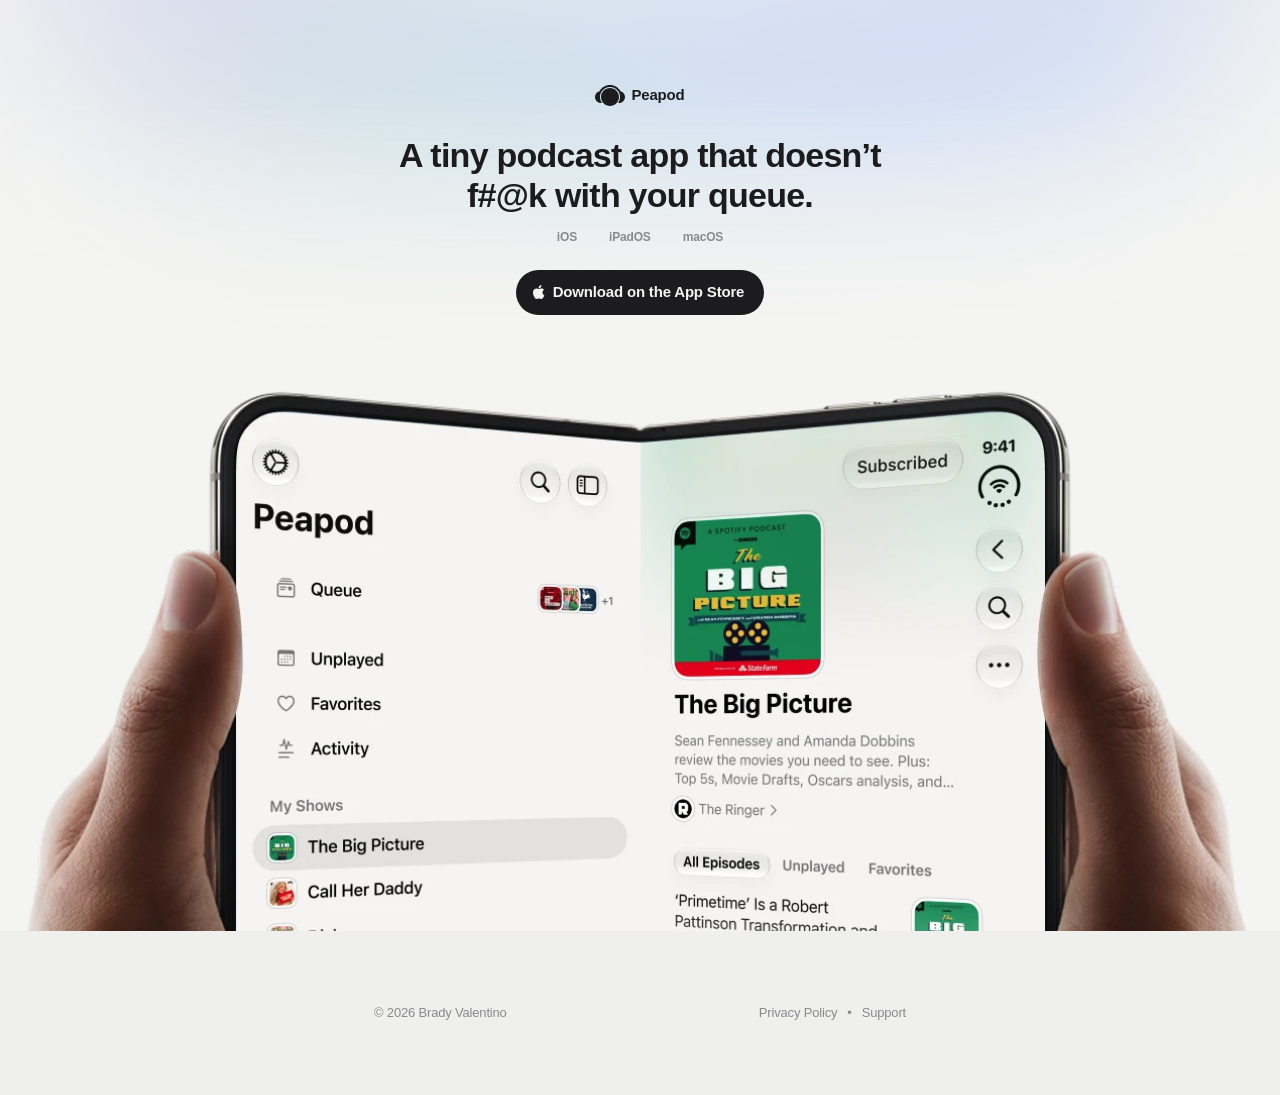
==== commit b2195498: "add dark asset" ====
--- a/index.html
+++ b/index.html
@@ -37,12 +37,12 @@
     <div class="device-clip">
       <picture>
         <source media="(prefers-color-scheme: dark)"
-                srcset="duo.webp 635w, duo@2x.webp 1269w, duo@3x.webp 1905w"
+                srcset="duo-dark.webp 635w, duo-dark@2x.webp 1269w, duo-dark@3x.webp 2538w"
                 sizes="clamp(512px, 100vw, 1269px)">
         <img src="duo.webp"
-             srcset="duo.webp 635w, duo@2x.webp 1269w, duo@3x.webp 1905w"
+             srcset="duo.webp 635w, duo@2x.webp 1269w, duo@3x.webp 2538w"
              sizes="clamp(512px, 100vw, 1269px)"
-             width="1269px" height="841"
+             width="1269" height="841"
              alt="Peapod on iPhone Duo">
       </picture>
     </div>
